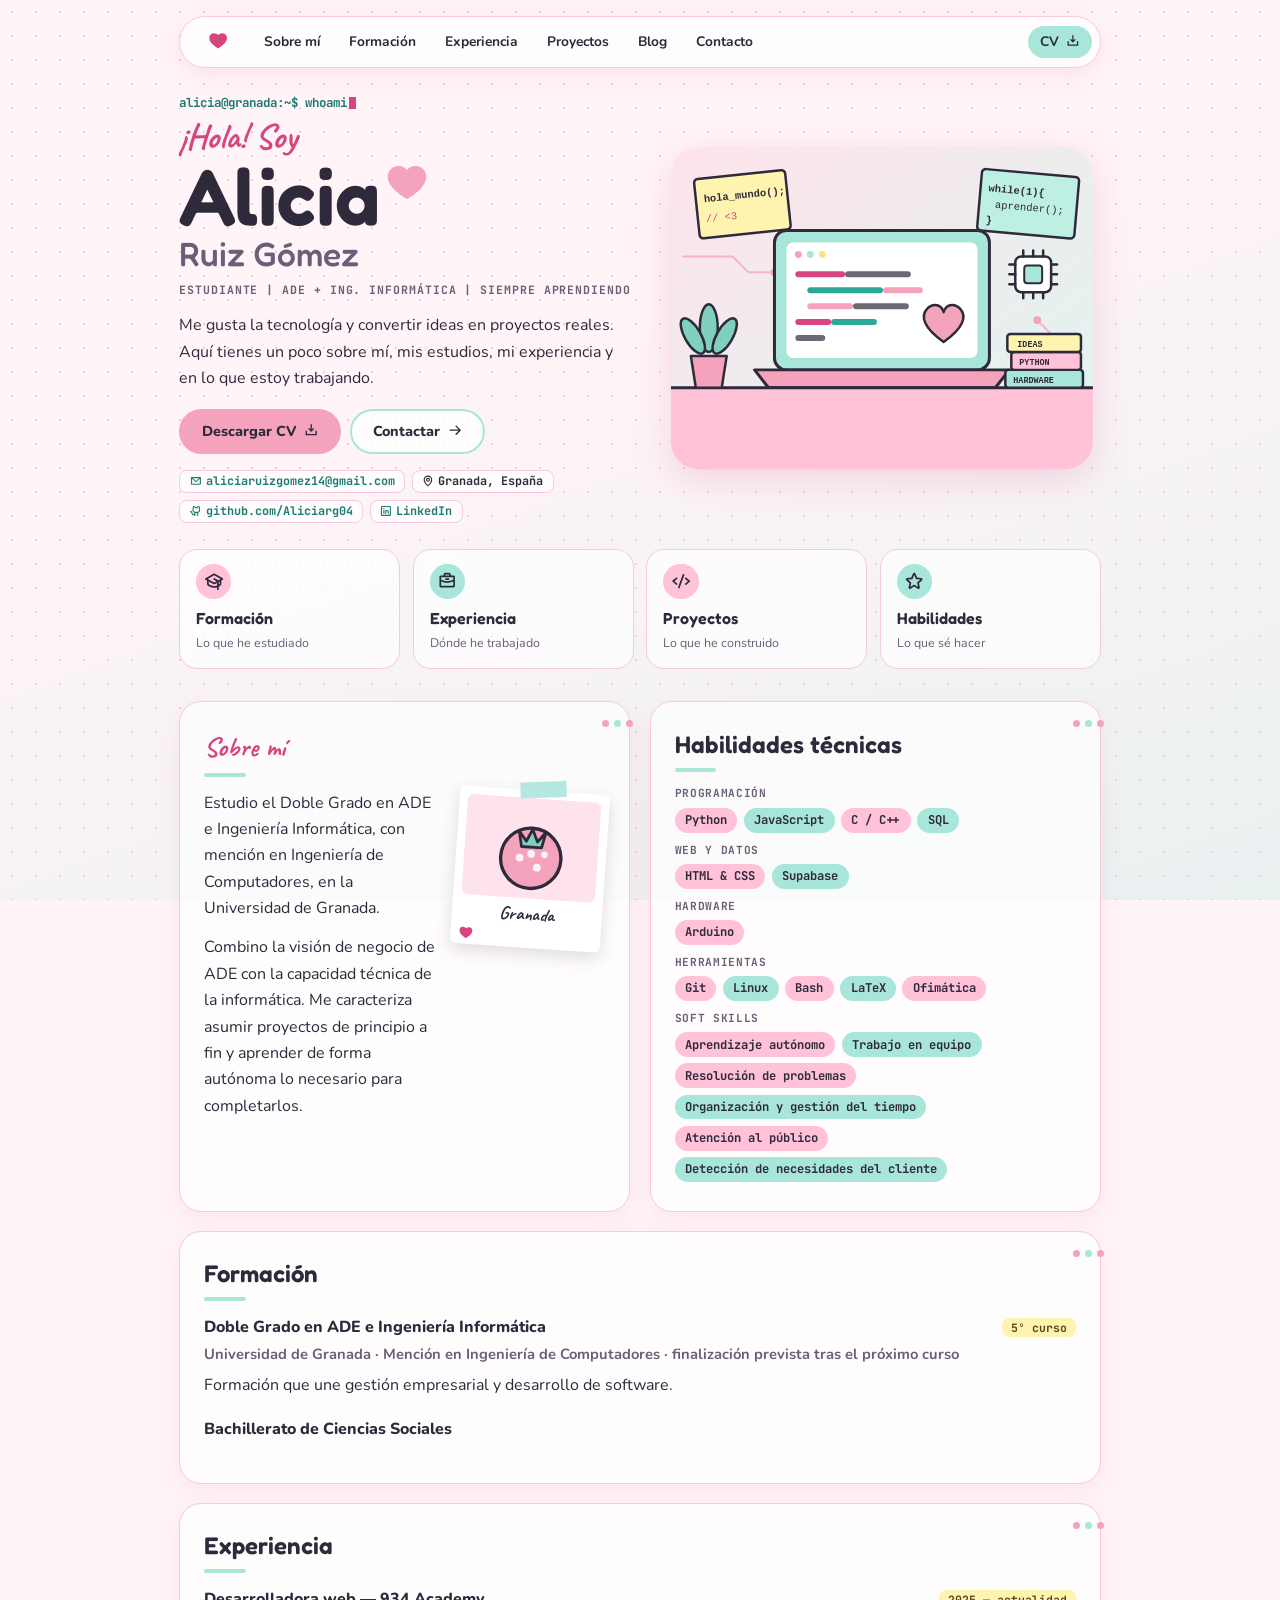
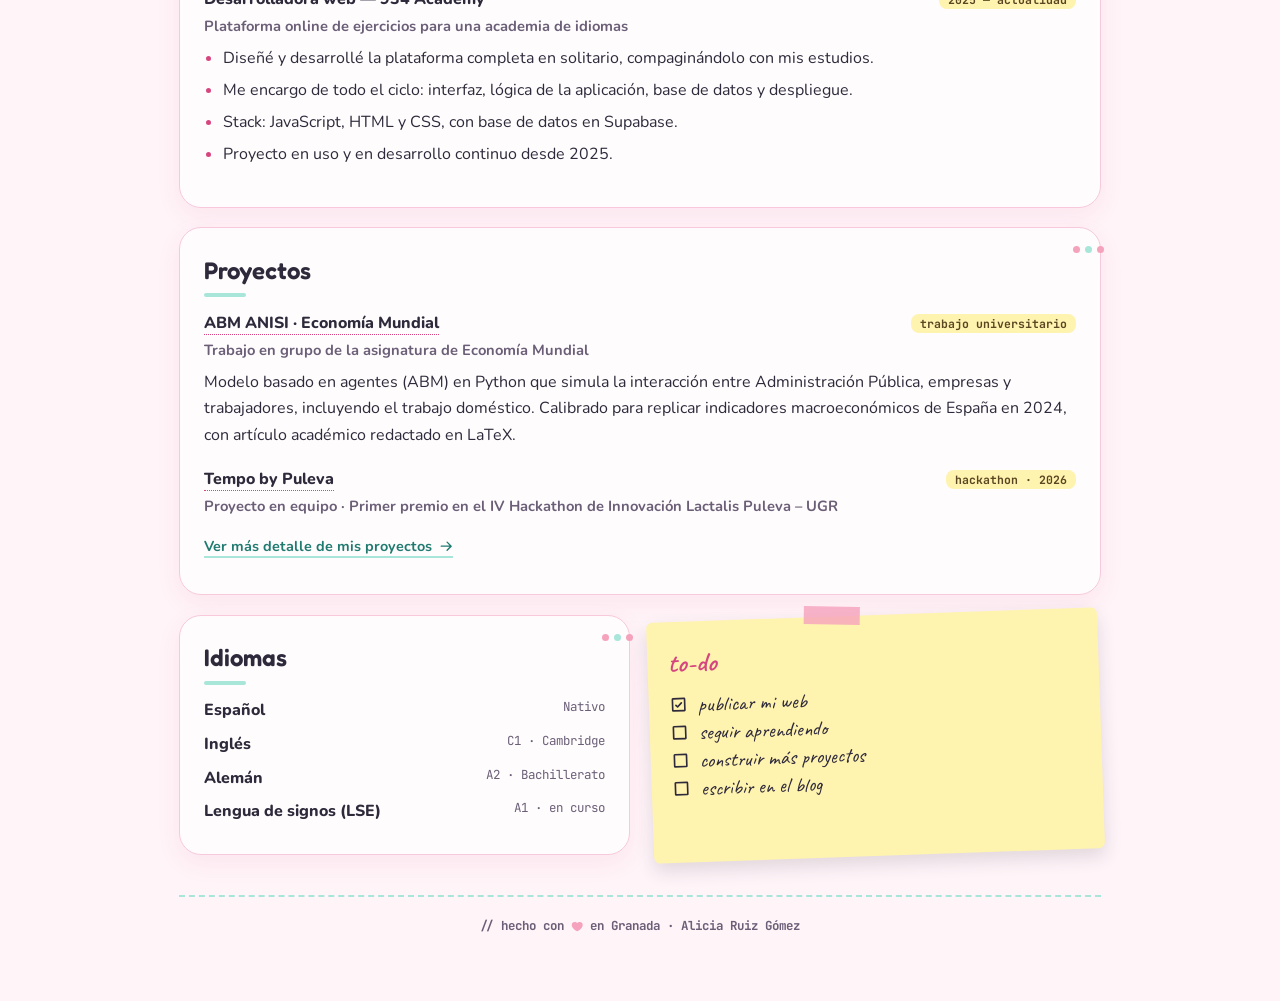
==== index.html @ 13778ed0 "Añadir Tempo by Puleva y LSE al CV y la web - Proyectos: nueva entrada Tempo by Puleva (primer premi" ====
<!DOCTYPE html>
<html lang="es"><head><meta charset="UTF-8"><meta name="viewport" content="width=device-width, initial-scale=1, viewport-fit=cover">
<title>Alicia Ruiz Gómez · CV</title><meta name="description" content="Estudiante del Doble Grado en ADE e Ingeniería Informática (mención en Ingeniería de Computadores), UGR. Desarrolladora web. Granada."><meta name="color-scheme" content="light">
<link rel="preconnect" href="https://fonts.googleapis.com"><link rel="preconnect" href="https://fonts.gstatic.com" crossorigin><link href="https://fonts.googleapis.com/css2?family=Caveat:wght@600;700&family=Fredoka:wght@500;600&family=JetBrains+Mono:wght@500;700&family=Nunito:wght@400;600;700;800&display=swap" rel="stylesheet"><link rel="stylesheet" href="style.css"></head><body><div class="wrap">
<nav class="bar" aria-label="Principal"><a href="index.html" class="logo"><svg stroke="currentColor" fill="currentColor" stroke-width="0" viewBox="0 0 256 256" aria-hidden="true" focusable="false" height="1em" width="1em" xmlns="http://www.w3.org/2000/svg"><path d="M240,102c0,70-103.79,126.66-108.21,129a8,8,0,0,1-7.58,0C119.79,228.66,16,172,16,102A62.07,62.07,0,0,1,78,40c20.65,0,38.73,8.88,50,23.89C139.27,48.88,157.35,40,178,40A62.07,62.07,0,0,1,240,102Z"></path></svg></a><a href="index.html#sobre-mi">Sobre mí</a><a href="index.html#formacion">Formación</a><a href="index.html#experiencia">Experiencia</a><a href="proyectos.html">Proyectos</a><a href="blog.html">Blog</a><a href="contacto.html">Contacto</a><a class="cta" href="CV_Alicia_Ruiz_Gomez.pdf" download>CV <svg stroke="currentColor" fill="currentColor" stroke-width="0" viewBox="0 0 256 256" aria-hidden="true" focusable="false" height="1em" width="1em" xmlns="http://www.w3.org/2000/svg"><path d="M228,144v64a12,12,0,0,1-12,12H40a12,12,0,0,1-12-12V144a12,12,0,0,1,24,0v52H204V144a12,12,0,0,1,24,0Zm-108.49,8.49a12,12,0,0,0,17,0l40-40a12,12,0,0,0-17-17L140,115V32a12,12,0,0,0-24,0v83L96.49,95.51a12,12,0,0,0-17,17Z"></path></svg></a></nav>
<header class="hero"><div class="hero-text">
<p class="term">alicia@granada:~$ whoami<span class="cursor"></span></p>
<p class="hi">¡Hola! Soy</p>
<h1>Alicia<span class="heart"><svg stroke="currentColor" fill="currentColor" stroke-width="0" viewBox="0 0 256 256" aria-hidden="true" focusable="false" height="1em" width="1em" xmlns="http://www.w3.org/2000/svg"><path d="M240,102c0,70-103.79,126.66-108.21,129a8,8,0,0,1-7.58,0C119.79,228.66,16,172,16,102A62.07,62.07,0,0,1,78,40c20.65,0,38.73,8.88,50,23.89C139.27,48.88,157.35,40,178,40A62.07,62.07,0,0,1,240,102Z"></path></svg></span><span class="sn">Ruiz Gómez</span></h1>
<p class="role">ESTUDIANTE | ADE + ING. INFORMÁTICA | SIEMPRE APRENDIENDO</p>
<p class="print-only">Doble Grado en ADE e Ingeniería Informática · Mención en Ingeniería de Computadores · Universidad de Granada</p>
<p class="lead">Me gusta la tecnología y convertir ideas en proyectos reales. Aquí tienes un poco sobre mí, mis estudios, mi experiencia y en lo que estoy trabajando.</p>
<div class="btns"><a class="btn" href="CV_Alicia_Ruiz_Gomez.pdf" download>Descargar CV <svg stroke="currentColor" fill="currentColor" stroke-width="0" viewBox="0 0 256 256" aria-hidden="true" focusable="false" height="1em" width="1em" xmlns="http://www.w3.org/2000/svg"><path d="M228,144v64a12,12,0,0,1-12,12H40a12,12,0,0,1-12-12V144a12,12,0,0,1,24,0v52H204V144a12,12,0,0,1,24,0Zm-108.49,8.49a12,12,0,0,0,17,0l40-40a12,12,0,0,0-17-17L140,115V32a12,12,0,0,0-24,0v83L96.49,95.51a12,12,0,0,0-17,17Z"></path></svg></a><a class="btn o" href="contacto.html">Contactar <svg stroke="currentColor" fill="currentColor" stroke-width="0" viewBox="0 0 256 256" aria-hidden="true" focusable="false" height="1em" width="1em" xmlns="http://www.w3.org/2000/svg"><path d="M224.49,136.49l-72,72a12,12,0,0,1-17-17L187,140H40a12,12,0,0,1,0-24H187L135.51,64.48a12,12,0,0,1,17-17l72,72A12,12,0,0,1,224.49,136.49Z"></path></svg></a></div>
<div class="meta"><a href="mailto:aliciaruizgomez14@gmail.com"><svg stroke="currentColor" fill="currentColor" stroke-width="0" viewBox="0 0 256 256" aria-hidden="true" focusable="false" height="1em" width="1em" xmlns="http://www.w3.org/2000/svg"><path d="M224,44H32A12,12,0,0,0,20,56V192a20,20,0,0,0,20,20H216a20,20,0,0,0,20-20V56A12,12,0,0,0,224,44ZM193.15,68,128,127.72,62.85,68ZM44,188V83.28l75.89,69.57a12,12,0,0,0,16.22,0L212,83.28V188Z"></path></svg>aliciaruizgomez14@gmail.com</a><span><svg stroke="currentColor" fill="currentColor" stroke-width="0" viewBox="0 0 256 256" aria-hidden="true" focusable="false" height="1em" width="1em" xmlns="http://www.w3.org/2000/svg"><path d="M128,60a44,44,0,1,0,44,44A44.05,44.05,0,0,0,128,60Zm0,64a20,20,0,1,1,20-20A20,20,0,0,1,128,124Zm0-112a92.1,92.1,0,0,0-92,92c0,77.36,81.64,135.4,85.12,137.83a12,12,0,0,0,13.76,0,259,259,0,0,0,42.18-39C205.15,170.57,220,136.37,220,104A92.1,92.1,0,0,0,128,12Zm31.3,174.71A249.35,249.35,0,0,1,128,216.89a249.35,249.35,0,0,1-31.3-30.18C80,167.37,60,137.31,60,104a68,68,0,0,1,136,0C196,137.31,176,167.37,159.3,186.71Z"></path></svg>Granada, España</span><a href="https://github.com/Aliciarg04" target="_blank" rel="noopener"><svg stroke="currentColor" fill="currentColor" stroke-width="0" viewBox="0 0 256 256" aria-hidden="true" focusable="false" height="1em" width="1em" xmlns="http://www.w3.org/2000/svg"><path d="M212.62,75.17A63.7,63.7,0,0,0,206.39,26,12,12,0,0,0,196,20a63.71,63.71,0,0,0-50,24H126A63.71,63.71,0,0,0,76,20a12,12,0,0,0-10.39,6,63.7,63.7,0,0,0-6.23,49.17A61.5,61.5,0,0,0,52,104v8a60.1,60.1,0,0,0,45.76,58.28A43.66,43.66,0,0,0,92,192v4H76a20,20,0,0,1-20-20,44.05,44.05,0,0,0-44-44,12,12,0,0,0,0,24,20,20,0,0,1,20,20,44.05,44.05,0,0,0,44,44H92v12a12,12,0,0,0,24,0V192a20,20,0,0,1,40,0v40a12,12,0,0,0,24,0V192a43.66,43.66,0,0,0-5.76-21.72A60.1,60.1,0,0,0,220,112v-8A61.5,61.5,0,0,0,212.62,75.17ZM196,112a36,36,0,0,1-36,36H112a36,36,0,0,1-36-36v-8a37.87,37.87,0,0,1,6.13-20.12,11.65,11.65,0,0,0,1.58-11.49,39.9,39.9,0,0,1-.4-27.72,39.87,39.87,0,0,1,26.41,17.8A12,12,0,0,0,119.82,68h32.35a12,12,0,0,0,10.11-5.53,39.84,39.84,0,0,1,26.41-17.8,39.9,39.9,0,0,1-.4,27.72,12,12,0,0,0,1.61,11.53A37.85,37.85,0,0,1,196,104Z"></path></svg>github.com/Aliciarg04</a><a href="https://www.linkedin.com/in/alicia-ruiz-g%C3%B3mez-1591bb43b/" target="_blank" rel="noopener"><svg stroke="currentColor" fill="currentColor" stroke-width="0" viewBox="0 0 256 256" aria-hidden="true" focusable="false" height="1em" width="1em" xmlns="http://www.w3.org/2000/svg"><path d="M216,20H40A20,20,0,0,0,20,40V216a20,20,0,0,0,20,20H216a20,20,0,0,0,20-20V40A20,20,0,0,0,216,20Zm-4,192H44V44H212ZM112,176V120a12,12,0,0,1,21.43-7.41A40,40,0,0,1,192,148v28a12,12,0,0,1-24,0V148a16,16,0,0,0-32,0v28a12,12,0,0,1-24,0ZM96,120v56a12,12,0,0,1-24,0V120a12,12,0,0,1,24,0ZM68,80A16,16,0,1,1,84,96,16,16,0,0,1,68,80Z"></path></svg>LinkedIn</a></div>
</div><div class="hero-art"><svg viewBox="0 0 440 340" role="img" aria-label="Ilustración de un portátil con código, libros, una planta y notas adhesivas"><defs><linearGradient id="g" x1="0" y1="0" x2="1" y2="1"><stop offset="0" stop-color="#FFE3EC"/><stop offset="1" stop-color="#DDF6EF"/></linearGradient></defs>
<rect x="8" y="8" width="424" height="324" rx="28" fill="url(#g)"/>
<g fill="none" stroke="#F5A3BD" stroke-width="2" opacity=".75" stroke-linecap="round"><path d="M20 118h50l16 16h22"/><path d="M420 196h-30l-14-14"/><path d="M40 300h60l14-14"/></g><g fill="#F5A3BD"><circle cx="112" cy="134" r="4"/><circle cx="376" cy="182" r="4"/><circle cx="114" cy="286" r="4"/></g>
<g transform="rotate(-6 76 68)"><rect x="34" y="36" width="92" height="60" rx="4" fill="#FFF3B0" stroke="#2E2A3B" stroke-width="2.5"/><text x="42" y="60" font-family="monospace" font-size="10.5" font-weight="700" fill="#2E2A3B">hola_mundo();</text><text x="42" y="80" font-family="monospace" font-size="10.5" fill="#D6457F">// &lt;3</text></g>
<g transform="rotate(5 366 64)"><rect x="318" y="34" width="98" height="62" rx="4" fill="#BDEFE3" stroke="#2E2A3B" stroke-width="2.5"/><text x="326" y="56" font-family="monospace" font-size="10.5" font-weight="700" fill="#2E2A3B">while(1){</text><text x="334" y="72" font-family="monospace" font-size="10.5" fill="#2E2A3B">aprender();</text><text x="326" y="88" font-family="monospace" font-size="10.5" font-weight="700" fill="#2E2A3B">}</text></g>
<rect x="112" y="92" width="216" height="140" rx="12" fill="#A8E6DA" stroke="#2E2A3B" stroke-width="3"/><rect x="124" y="104" width="192" height="116" rx="7" fill="#fff"/>
<circle cx="136" cy="116" r="3.5" fill="#F5A3BD"/><circle cx="148" cy="116" r="3.5" fill="#A8E6DA"/><circle cx="160" cy="116" r="3.5" fill="#FFE18A"/>
<g stroke-linecap="round" stroke-width="6" fill="none"><path d="M136 136h44" stroke="#D6457F"/><path d="M186 136h60" stroke="#2E2A3B" opacity=".7"/><path d="M148 152h70" stroke="#2AA89A"/><path d="M224 152h34" stroke="#F5A3BD"/><path d="M148 168h40" stroke="#F5A3BD"/><path d="M194 168h50" stroke="#2E2A3B" opacity=".7"/><path d="M136 184h30" stroke="#D6457F"/><path d="M172 184h40" stroke="#2AA89A"/><path d="M136 200h24" stroke="#2E2A3B" opacity=".7"/></g>
<path d="M282 204C262 190 258 178 266 170C272 164 280 167 282 174C284 167 292 164 298 170C306 178 302 190 282 204Z" fill="#F5A3BD" stroke="#2E2A3B" stroke-width="2.5" stroke-linejoin="round"/>
<path d="M92 232h256l-14 18H106z" fill="#F5A3BD" stroke="#2E2A3B" stroke-width="3" stroke-linejoin="round"/>
<path d="M8 250h424v54a28 28 0 0 1-28 28H36a28 28 0 0 1-28-28z" fill="#FFC2D8"/><path d="M8 250h424" stroke="#2E2A3B" stroke-width="3"/>
<g stroke="#2E2A3B" stroke-width="2.5"><rect x="344" y="232" width="78" height="18" rx="3" fill="#A8E6DA"/><rect x="350" y="214" width="70" height="18" rx="3" fill="#FFC2D8"/><rect x="346" y="196" width="74" height="18" rx="3" fill="#FFF3B0"/></g>
<g font-family="monospace" font-size="8.5" font-weight="700" fill="#2E2A3B"><text x="352" y="245">HARDWARE</text><text x="358" y="227">PYTHON</text><text x="356" y="209">IDEAS</text></g>
<path d="M28 218h36l-5 32H33z" fill="#F5A3BD" stroke="#2E2A3B" stroke-width="2.5" stroke-linejoin="round"/>
<g fill="#7FD1BD" stroke="#2E2A3B" stroke-width="2.5"><ellipse cx="46" cy="190" rx="9" ry="24"/><ellipse cx="30" cy="198" rx="8" ry="20" transform="rotate(-30 30 198)"/><ellipse cx="62" cy="198" rx="8" ry="20" transform="rotate(30 62 198)"/></g>
<g transform="translate(348 112)"><rect x="6" y="6" width="36" height="36" rx="6" fill="#fff" stroke="#2E2A3B" stroke-width="2.5"/><rect x="15" y="15" width="18" height="18" rx="3" fill="#A8E6DA" stroke="#2E2A3B" stroke-width="2"/><path d="M14 0v6M24 0v6M34 0v6M14 42v6M24 42v6M34 42v6M0 14h6M0 24h6M0 34h6M42 14h6M42 24h6M42 34h6" stroke="#2E2A3B" stroke-width="2.5" stroke-linecap="round"/></g></svg></div></header>
<div class="quick"><a href="#formacion"><span class="ic"><svg stroke="currentColor" fill="currentColor" stroke-width="0" viewBox="0 0 256 256" aria-hidden="true" focusable="false" height="1em" width="1em" xmlns="http://www.w3.org/2000/svg"><path d="M249.8,85.49l-116-64a12,12,0,0,0-11.6,0l-116,64a12,12,0,0,0,0,21l21.8,12v47.76a19.89,19.89,0,0,0,5.09,13.32C46.63,194.7,77,220,128,220a136.88,136.88,0,0,0,40-5.75V240a12,12,0,0,0,24,0V204.12a119.53,119.53,0,0,0,30.91-24.51A19.89,19.89,0,0,0,228,166.29V118.53l21.8-12a12,12,0,0,0,0-21ZM128,45.71,219.16,96,186,114.3a1.88,1.88,0,0,1-.18-.12l-52-28.69a12,12,0,0,0-11.6,21l39,21.49L128,146.3,36.84,96ZM128,196c-40.42,0-64.65-19.07-76-31.27v-33l70.2,38.74a12,12,0,0,0,11.6,0L168,151.64v37.23A110.46,110.46,0,0,1,128,196Zm76-31.27a93.21,93.21,0,0,1-12,10.81V138.39l12-6.62Z"></path></svg></span><b>Formación</b><small>Lo que he estudiado</small></a><a href="#experiencia"><span class="ic"><svg stroke="currentColor" fill="currentColor" stroke-width="0" viewBox="0 0 256 256" aria-hidden="true" focusable="false" height="1em" width="1em" xmlns="http://www.w3.org/2000/svg"><path d="M100,100a12,12,0,0,1,12-12h32a12,12,0,0,1,0,24H112A12,12,0,0,1,100,100ZM236,68V196a20,20,0,0,1-20,20H40a20,20,0,0,1-20-20V68A20,20,0,0,1,40,48H76V40a28,28,0,0,1,28-28h48a28,28,0,0,1,28,28v8h36A20,20,0,0,1,236,68ZM100,48h56V40a4,4,0,0,0-4-4H104a4,4,0,0,0-4,4ZM44,72v35.23A180.06,180.06,0,0,0,128,128a180,180,0,0,0,84-20.78V72ZM212,192V133.94A204.27,204.27,0,0,1,128,152a204.21,204.21,0,0,1-84-18.06V192Z"></path></svg></span><b>Experiencia</b><small>Dónde he trabajado</small></a><a href="proyectos.html"><span class="ic"><svg stroke="currentColor" fill="currentColor" stroke-width="0" viewBox="0 0 256 256" aria-hidden="true" focusable="false" height="1em" width="1em" xmlns="http://www.w3.org/2000/svg"><path d="M71.68,97.22,34.74,128l36.94,30.78a12,12,0,1,1-15.36,18.44l-48-40a12,12,0,0,1,0-18.44l48-40A12,12,0,0,1,71.68,97.22Zm176,21.56-48-40a12,12,0,1,0-15.36,18.44L221.26,128l-36.94,30.78a12,12,0,1,0,15.36,18.44l48-40a12,12,0,0,0,0-18.44ZM164.1,28.72a12,12,0,0,0-15.38,7.18l-64,176a12,12,0,0,0,7.18,15.37A11.79,11.79,0,0,0,96,228a12,12,0,0,0,11.28-7.9l64-176A12,12,0,0,0,164.1,28.72Z"></path></svg></span><b>Proyectos</b><small>Lo que he construido</small></a><a href="#skills"><span class="ic"><svg stroke="currentColor" fill="currentColor" stroke-width="0" viewBox="0 0 256 256" aria-hidden="true" focusable="false" height="1em" width="1em" xmlns="http://www.w3.org/2000/svg"><path d="M243,96a20.33,20.33,0,0,0-17.74-14l-56.59-4.57L146.83,24.62a20.36,20.36,0,0,0-37.66,0L87.35,77.44,30.76,82A20.45,20.45,0,0,0,19.1,117.88l43.18,37.24-13.2,55.7A20.37,20.37,0,0,0,79.57,233L128,203.19,176.43,233a20.39,20.39,0,0,0,30.49-22.15l-13.2-55.7,43.18-37.24A20.43,20.43,0,0,0,243,96ZM172.53,141.7a12,12,0,0,0-3.84,11.86L181.58,208l-47.29-29.08a12,12,0,0,0-12.58,0L74.42,208l12.89-54.4a12,12,0,0,0-3.84-11.86L41.2,105.24l55.4-4.47a12,12,0,0,0,10.13-7.38L128,41.89l21.27,51.5a12,12,0,0,0,10.13,7.38l55.4,4.47Z"></path></svg></span><b>Habilidades</b><small>Lo que sé hacer</small></a></div>
<div class="grid"><section class="card dots" id="sobre-mi"><h2><span class="hand">Sobre mí</span></h2><div class="about"><div><p>Estudio el Doble Grado en ADE e Ingeniería Informática, con mención en Ingeniería de Computadores, en la Universidad de Granada.</p><p>Combino la visión de negocio de ADE con la capacidad técnica de la informática. Me caracteriza asumir proyectos de principio a fin y aprender de forma autónoma lo necesario para completarlos.</p></div><div class="postal"><svg viewBox="0 0 120 90" aria-hidden="true"><rect width="120" height="90" rx="6" fill="#FFE3EC"/><circle cx="60" cy="54" r="27" fill="#F5A3BD" stroke="#2E2A3B" stroke-width="3"/><path d="M48 30l7 9 5-11 5 11 7-9-3 14H51z" fill="#7FD1BD" stroke="#2E2A3B" stroke-width="2.5" stroke-linejoin="round"/><circle cx="50" cy="54" r="3.5" fill="#fff" opacity=".85"/><circle cx="66" cy="62" r="3.5" fill="#fff" opacity=".85"/><circle cx="60" cy="50" r="3.5" fill="#fff" opacity=".85"/><circle cx="72" cy="50" r="3" fill="#fff" opacity=".85"/></svg><span>Granada <svg stroke="currentColor" fill="currentColor" stroke-width="0" viewBox="0 0 256 256" aria-hidden="true" focusable="false" height="1em" width="1em" xmlns="http://www.w3.org/2000/svg"><path d="M240,102c0,70-103.79,126.66-108.21,129a8,8,0,0,1-7.58,0C119.79,228.66,16,172,16,102A62.07,62.07,0,0,1,78,40c20.65,0,38.73,8.88,50,23.89C139.27,48.88,157.35,40,178,40A62.07,62.07,0,0,1,240,102Z"></path></svg></span></div></div></section>
<section class="card dots" id="skills"><h2>Habilidades técnicas</h2><div class="chips-t">PROGRAMACIÓN</div><div class="chips"><span class="chip">Python</span><span class="chip">JavaScript</span><span class="chip">C / C++</span><span class="chip">SQL</span></div><div class="chips-t">WEB Y DATOS</div><div class="chips"><span class="chip">HTML &amp; CSS</span><span class="chip">Supabase</span></div><div class="chips-t">HARDWARE</div><div class="chips"><span class="chip">Arduino</span></div><div class="chips-t">HERRAMIENTAS</div><div class="chips"><span class="chip">Git</span><span class="chip">Linux</span><span class="chip">Bash</span><span class="chip">LaTeX</span><span class="chip">Ofimática</span></div><div class="chips-t">SOFT SKILLS</div><div class="chips"><span class="chip">Aprendizaje autónomo</span><span class="chip">Trabajo en equipo</span><span class="chip">Resolución de problemas</span><span class="chip">Organización y gestión del tiempo</span><span class="chip">Atención al público</span><span class="chip">Detección de necesidades del cliente</span></div></section></div>
<section class="card dots" id="formacion"><h2>Formación</h2><div class="entry"><div class="entry-head"><span class="entry-title">Doble Grado en ADE e Ingeniería Informática</span><span class="entry-when">5º curso</span></div><p class="entry-sub">Universidad de Granada · Mención en Ingeniería de Computadores · finalización prevista tras el próximo curso</p><p>Formación que une gestión empresarial y desarrollo de software.</p></div><div class="entry"><div class="entry-head"><span class="entry-title">Bachillerato de Ciencias Sociales</span></div></div></section>
<section class="card dots" id="experiencia"><h2>Experiencia</h2><div class="entry"><div class="entry-head"><span class="entry-title">Desarrolladora web — 934 Academy</span><span class="entry-when">2025 — actualidad</span></div><p class="entry-sub">Plataforma online de ejercicios para una academia de idiomas</p><ul><li>Diseñé y desarrollé la plataforma completa en solitario, compaginándolo con mis estudios.</li><li>Me encargo de todo el ciclo: interfaz, lógica de la aplicación, base de datos y despliegue.</li><li>Stack: JavaScript, HTML y CSS, con base de datos en Supabase.</li><li>Proyecto en uso y en desarrollo continuo desde 2025.</li></ul></div></section>
<section class="card dots" id="proyectos"><h2>Proyectos</h2><div class="entry"><div class="entry-head"><span class="entry-title"><a href="https://github.com/Aliciarg04/abm-anisi-spain" target="_blank" rel="noopener">ABM ANISI · Economía Mundial</a></span><span class="entry-when">trabajo universitario</span></div><p class="entry-sub">Trabajo en grupo de la asignatura de Economía Mundial</p><p>Modelo basado en agentes (ABM) en Python que simula la interacción entre Administración Pública, empresas y trabajadores, incluyendo el trabajo doméstico. Calibrado para replicar indicadores macroeconómicos de España en 2024, con artículo académico redactado en LaTeX.</p></div><div class="entry"><div class="entry-head"><span class="entry-title"><a href="https://github.com/Aliciarg04/tempo-puleva" target="_blank" rel="noopener">Tempo by Puleva</a></span><span class="entry-when">hackathon · 2026</span></div><p class="entry-sub">Proyecto en equipo · Primer premio en el IV Hackathon de Innovación Lactalis Puleva – UGR</p></div><p class="note"><a href="proyectos.html">Ver más detalle de mis proyectos <svg stroke="currentColor" fill="currentColor" stroke-width="0" viewBox="0 0 256 256" aria-hidden="true" focusable="false" height="1em" width="1em" xmlns="http://www.w3.org/2000/svg"><path d="M224.49,136.49l-72,72a12,12,0,0,1-17-17L187,140H40a12,12,0,0,1,0-24H187L135.51,64.48a12,12,0,0,1,17-17l72,72A12,12,0,0,1,224.49,136.49Z"></path></svg></a></p></section>
<div class="grid"><section class="card dots"><h2>Idiomas</h2><div class="lang-row"><span>Español</span><span>Nativo</span></div><div class="lang-row"><span>Inglés</span><span>C1 · Cambridge</span></div><div class="lang-row"><span>Alemán</span><span>A2 · Bachillerato</span></div><div class="lang-row"><span>Lengua de signos (LSE)</span><span>A1 · en curso</span></div></section>
<aside class="sticky"><h3>to-do</h3><ul><li><svg stroke="currentColor" fill="currentColor" stroke-width="0" viewBox="0 0 256 256" aria-hidden="true" focusable="false" height="1em" width="1em" xmlns="http://www.w3.org/2000/svg"><path d="M79.51,144.49a12,12,0,1,1,17-17L112,143l47.51-47.52a12,12,0,0,1,17,17l-56,56a12,12,0,0,1-17,0ZM228,48V208a20,20,0,0,1-20,20H48a20,20,0,0,1-20-20V48A20,20,0,0,1,48,28H208A20,20,0,0,1,228,48Zm-24,4H52V204H204Z"></path></svg> publicar mi web</li><li><svg stroke="currentColor" fill="currentColor" stroke-width="0" viewBox="0 0 256 256" aria-hidden="true" focusable="false" height="1em" width="1em" xmlns="http://www.w3.org/2000/svg"><path d="M208,28H48A20,20,0,0,0,28,48V208a20,20,0,0,0,20,20H208a20,20,0,0,0,20-20V48A20,20,0,0,0,208,28Zm-4,176H52V52H204Z"></path></svg> seguir aprendiendo</li><li><svg stroke="currentColor" fill="currentColor" stroke-width="0" viewBox="0 0 256 256" aria-hidden="true" focusable="false" height="1em" width="1em" xmlns="http://www.w3.org/2000/svg"><path d="M208,28H48A20,20,0,0,0,28,48V208a20,20,0,0,0,20,20H208a20,20,0,0,0,20-20V48A20,20,0,0,0,208,28Zm-4,176H52V52H204Z"></path></svg> construir más proyectos</li><li><svg stroke="currentColor" fill="currentColor" stroke-width="0" viewBox="0 0 256 256" aria-hidden="true" focusable="false" height="1em" width="1em" xmlns="http://www.w3.org/2000/svg"><path d="M208,28H48A20,20,0,0,0,28,48V208a20,20,0,0,0,20,20H208a20,20,0,0,0,20-20V48A20,20,0,0,0,208,28Zm-4,176H52V52H204Z"></path></svg> escribir en el blog</li></ul></aside></div>
<footer>// hecho con <svg stroke="currentColor" fill="currentColor" stroke-width="0" viewBox="0 0 256 256" aria-hidden="true" focusable="false" height="1em" width="1em" xmlns="http://www.w3.org/2000/svg"><path d="M240,102c0,70-103.79,126.66-108.21,129a8,8,0,0,1-7.58,0C119.79,228.66,16,172,16,102A62.07,62.07,0,0,1,78,40c20.65,0,38.73,8.88,50,23.89C139.27,48.88,157.35,40,178,40A62.07,62.07,0,0,1,240,102Z"></path></svg> en Granada · Alicia Ruiz Gómez</footer></div></body></html>
---- style.css ----
:root{
  --bg:#FFF4F8; --glass:rgba(255,255,255,.74); --line:#F7C9DA; --ink:#2E2A3B; --ink-soft:#6B5F78;
  --pink:#FFC2D8; --pink-mid:#F5A3BD; --pink-deep:#D6457F; --mint:#A8E6DA; --mint-deep:#1F7A70; --sun:#FFF3B0;
  --mono:'JetBrains Mono',ui-monospace,Menlo,Consolas,monospace; --hand:'Caveat','Comic Sans MS',cursive;
  box-sizing:border-box; padding-top:env(safe-area-inset-top,0px); padding-bottom:env(safe-area-inset-bottom,0px);
}

*{box-sizing:border-box}
html{scroll-behavior:smooth;scroll-padding-top:5rem}
body{margin:0;color:var(--ink);font-family:'Nunito',system-ui,sans-serif;line-height:1.65;-webkit-font-smoothing:antialiased;
  background-color:var(--bg);background-image:radial-gradient(var(--line) 1.4px,transparent 1.4px),linear-gradient(160deg,transparent 40%,rgba(168,230,218,.25));background-size:24px 24px,100% 100%;background-attachment:fixed}
.wrap{max-width:960px;margin:0 auto;padding:1rem 1.2rem 4rem}
a{color:var(--mint-deep);text-decoration:none;font-weight:700;border-bottom:2px solid var(--mint)}
a:hover{background:var(--mint);color:var(--ink)}
.bar{position:sticky;top:.6rem;z-index:5;display:flex;align-items:center;flex-wrap:wrap;gap:.2rem .3rem;background:var(--glass);backdrop-filter:blur(10px);-webkit-backdrop-filter:blur(10px);border:1.5px solid var(--line);border-radius:999px;padding:.35rem .5rem .35rem 1rem;box-shadow:0 6px 20px rgba(214,69,127,.1);margin-bottom:1.6rem}
.bar .logo{color:var(--pink-deep);font-size:1.1rem;border:0;margin-right:.4rem}
.bar a{border:0;color:var(--ink);font-size:.86rem;font-weight:700;padding:.3rem .75rem;border-radius:999px}
.bar a:hover,.bar a[aria-current="page"]{background:var(--pink)}
.bar .cta{margin-left:auto;background:var(--mint);color:var(--ink)}
.bar .cta:hover{background:var(--pink-mid)}
.hero{display:grid;grid-template-columns:1.05fr 1fr;gap:1.5rem;align-items:center;margin-bottom:1.6rem}
.term{font-family:var(--mono);font-size:.78rem;color:var(--mint-deep);font-weight:700;margin:0 0 .3rem}
.cursor{display:inline-block;width:.55em;height:1em;background:var(--pink-deep);vertical-align:-2px;margin-left:2px;animation:blink 1.1s steps(1) infinite}
@keyframes blink{50%{opacity:0}}
@media (prefers-reduced-motion:reduce){.cursor{animation:none}html{scroll-behavior:auto}}
.hi{font-family:var(--hand);font-size:2.2rem;color:var(--pink-deep);margin:0;line-height:1;font-weight:700}
h1{font-family:'Fredoka','Nunito',sans-serif;font-weight:600;font-size:clamp(3.4rem,10vw,5rem);line-height:1;margin:.1rem 0 .2rem;color:var(--ink)}
h1 .heart{color:var(--pink-mid);font-size:.55em;vertical-align:.5em;margin-left:.1em}
h1 .sn{display:block;font-size:.42em;color:var(--ink-soft);font-weight:500;margin-top:.1rem}
.role{font-family:var(--mono);font-size:.72rem;letter-spacing:.08em;color:var(--ink-soft);font-weight:700;margin:.6rem 0 .8rem}
.lead{max-width:44ch;margin:0 0 1.1rem}
.btns{display:flex;flex-wrap:wrap;gap:.6rem;margin-bottom:1rem}
.btn{display:inline-block;padding:.55rem 1.3rem;border-radius:999px;font-weight:800;font-size:.9rem;border:2px solid var(--pink-mid);background:var(--pink-mid);color:#2E2A3B}
.btn:hover{background:var(--pink-deep);border-color:var(--pink-deep);color:#fff}
.btn.o{background:var(--glass);border-color:var(--mint);color:var(--ink)}
.btn.o:hover{background:var(--mint);color:var(--ink)}
.meta{display:flex;flex-wrap:wrap;gap:.4rem;font-family:var(--mono);font-size:.74rem}
.meta>*{background:var(--glass);border:1.5px solid var(--line);border-radius:8px;padding:.05rem .6rem;color:var(--ink);font-weight:700}
.meta a{color:var(--mint-deep)}
.hero-art svg{width:100%;height:auto;display:block;filter:drop-shadow(0 10px 18px rgba(214,69,127,.18))}
.quick{display:grid;grid-template-columns:repeat(4,1fr);gap:.8rem;margin-bottom:2rem}
.quick a{display:flex;flex-direction:column;gap:.1rem;background:var(--glass);border:1.5px solid var(--line);border-radius:18px;padding:.9rem 1rem;color:var(--ink);font-weight:400;transition:transform .15s}
.quick a:hover{transform:translateY(-3px);background:var(--glass)}
.quick .ic{width:2.2rem;height:2.2rem;border-radius:50%;background:var(--pink);display:grid;place-items:center;font-size:1.05rem;margin-bottom:.3rem}
.quick a:nth-child(even) .ic{background:var(--mint)}
.quick b{font-family:'Fredoka',sans-serif;font-weight:600;font-size:1rem}.quick small{color:var(--ink-soft);font-size:.78rem}
.grid{display:grid;grid-template-columns:1fr 1fr;gap:1.2rem;margin-bottom:1.2rem}
.card{position:relative;background:var(--glass);border:1.5px solid var(--line);border-radius:22px;padding:1.4rem 1.5rem;box-shadow:0 8px 24px rgba(214,69,127,.08);margin-bottom:1.2rem}
.grid .card{margin-bottom:0}
.card.dots::after{content:"";position:absolute;top:18px;right:20px;width:7px;height:7px;border-radius:50%;background:var(--pink-mid);box-shadow:12px 0 0 var(--mint),24px 0 0 var(--pink-mid)}
h2{font-family:'Fredoka',sans-serif;font-weight:600;font-size:1.5rem;margin:0 0 .8rem}
h2 .hand{font-family:var(--hand);font-size:1.7rem;color:var(--pink-deep);font-weight:700}
h2::after{content:"";display:block;width:2.6rem;height:4px;border-radius:4px;background:var(--mint);margin-top:.2rem}
h3{font-family:'Fredoka',sans-serif;font-weight:600;font-size:1.2rem;margin:0 0 .4rem}
p{margin:0 0 .8rem}
ul{margin:.3rem 0 .6rem;padding-left:1.2rem} li{margin-bottom:.35rem} li::marker{color:var(--pink-deep)}
.entry{margin-bottom:1.1rem}
.entry-head{display:flex;justify-content:space-between;align-items:baseline;gap:.4rem 1rem;flex-wrap:wrap}
.entry-title{font-weight:800}
.entry-when{font-family:var(--mono);background:var(--sun);color:#5a4620;border-radius:8px;padding:0 .55rem;font-size:.72rem;font-weight:700;white-space:nowrap}

.entry-sub{color:var(--ink-soft);font-size:.92rem;margin:.1rem 0 .4rem;font-weight:700}
.chips-t{font-family:var(--mono);font-size:.7rem;color:var(--ink-soft);font-weight:700;margin:.5rem 0 .3rem;letter-spacing:.06em}
.chips{display:flex;flex-wrap:wrap;gap:.4rem;margin-bottom:.4rem}
.chip{font-family:var(--mono);font-size:.76rem;font-weight:700;padding:.15rem .65rem;border-radius:999px;background:var(--pink);color:#2E2A3B}
.chip:nth-child(even){background:var(--mint)}

.about{display:grid;grid-template-columns:1fr auto;gap:1rem;align-items:start}
.postal{width:150px;background:#fff;padding:.5rem .5rem .3rem;border-radius:6px;box-shadow:0 6px 16px rgba(46,42,59,.15);transform:rotate(4deg);text-align:center;position:relative}
.postal::before{content:"";position:absolute;top:-9px;left:40%;width:46px;height:16px;background:rgba(168,230,218,.85);transform:rotate(-6deg)}
.postal svg{width:100%;display:block;border-radius:4px}
.postal span{font-family:var(--hand);font-size:1.15rem;color:#2E2A3B;font-weight:700}
.lang-row{display:flex;justify-content:space-between;gap:.5rem;margin-bottom:.45rem;font-weight:800}
.lang-row span:last-child{color:var(--ink-soft);font-weight:400;font-family:var(--mono);font-size:.78rem}
.sticky{background:var(--sun);color:#2E2A3B;border-radius:6px;padding:1.2rem 1.3rem;transform:rotate(-2deg);box-shadow:0 8px 18px rgba(46,42,59,.14);position:relative}
.sticky::before{content:"";position:absolute;top:-10px;left:35%;width:56px;height:18px;background:rgba(245,163,189,.8);transform:rotate(3deg)}
.sticky h3{font-family:var(--hand);font-size:1.7rem;margin:0 0 .3rem;color:#D6457F}
.sticky ul{list-style:none;padding:0;margin:0;font-family:var(--hand);font-size:1.3rem;line-height:1.35}
.sticky li{margin:0}
dl{margin:.6rem 0 1rem;display:grid;grid-template-columns:max-content 1fr;gap:.35rem 1rem;font-size:.93rem}
dt{color:var(--pink-deep);font-family:var(--mono);font-weight:700;font-size:.8rem;padding-top:.1rem} dd{margin:0}
.posts{list-style:none;padding:0;margin:0} .posts li{display:flex;justify-content:space-between;gap:.5rem 1rem;flex-wrap:wrap;align-items:center;padding:.6rem 0;border-bottom:2px dotted var(--line);margin:0}
code{font-family:var(--mono);background:var(--bg);border:1.5px solid var(--mint);border-radius:6px;padding:0 .35rem;font-size:.86em}
.note{color:var(--ink-soft);font-size:.9rem}
.page-h{margin:.5rem 0 1.6rem}.page-h h1{font-size:clamp(2.4rem,8vw,3.4rem)}
.print-only{display:none}
footer{margin-top:2.5rem;padding-top:1.2rem;border-top:2px dashed var(--mint);color:var(--ink-soft);font-family:var(--mono);font-size:.78rem;text-align:center;font-weight:700}
@media(max-width:780px){.hero{grid-template-columns:1fr}.hero-art{order:-1;max-width:420px}.quick{grid-template-columns:1fr 1fr}.grid{grid-template-columns:1fr}.about{grid-template-columns:1fr}.postal{margin:0 auto}}
@media print{
  :root{--bg:#fff;--glass:#fff;--line:#f0c9d3;--ink:#2a1f26;--ink-soft:#5a4853;--pink:#FFD3E3;--pink-deep:#C93A73;--mint:#BDEFE9;--mint-deep:#1F7A70;--sun:#FFF0C6}
  html{font-size:12.5px} body{background:#fff;background-image:none} .wrap{max-width:none;padding:0}
  .bar,.hero-art,.quick,.lead,.role,.term,.btns,.postal,.sticky,footer,.hi,.card.dots::after,h2::after,.note a,h1 .heart{display:none}
  .print-only{display:block} .hero{display:block;margin-bottom:.8rem} h1{font-size:2.4rem;margin:0} h1 .sn{display:inline;font-size:1em;color:inherit;font-weight:600;margin-left:.3em}
  .card{border:0;box-shadow:none;padding:0;margin:0 0 .8rem;border-radius:0;background:none;break-inside:avoid} .grid{gap:1.5rem;margin:0}
  h2{font-size:1.1rem;margin-bottom:.35rem;padding-bottom:.15rem;border-bottom:2px dotted var(--pink)} h2 .hand{font-family:'Fredoka',sans-serif;font-size:1.1rem;color:var(--ink)}
  p{margin-bottom:.35rem} .entry{margin-bottom:.6rem} li{margin-bottom:.1rem}
  .about{display:block}
}
@media(max-width:780px){.bar{flex-wrap:nowrap;overflow-x:auto;scrollbar-width:none}.bar::-webkit-scrollbar{display:none}.bar a{white-space:nowrap;flex:none}}
@media print{html{font-size:12px} .card{margin-bottom:.6rem} .entry{margin-bottom:.45rem} .chips-t{margin:.3rem 0 .2rem} .chips{margin-bottom:.2rem} .lang-row{display:inline-flex;gap:.4rem;margin:0 1.4rem .2rem 0} .lang-row span:last-child{font-size:.7rem}}
@media print{.lang-row{align-items:baseline}}
svg{flex:none}
.bar .logo svg{width:1.15em;height:1.15em;vertical-align:-.18em}
h1 .heart svg{width:1em;height:1em}
.quick .ic svg{width:1.15rem;height:1.15rem;color:var(--ink)}
.btn svg,.cta svg{vertical-align:-.14em;margin-left:.25em}
.meta svg{vertical-align:-.15em;margin-right:.35em}
.entry-title svg{vertical-align:-.15em;color:var(--pink-deep);margin-right:.25rem}
.sticky li svg{width:.85em;height:.85em;vertical-align:-.08em;margin-right:.35rem}
.postal span svg{width:.8em;height:.8em;color:var(--pink-deep);vertical-align:-.05em}
footer svg{color:var(--pink-mid);vertical-align:-.15em}
.note a svg{vertical-align:-.12em;margin-left:.2em}
@page{size:A4;margin:12mm 13mm}
.entry-title a{color:inherit;font-weight:inherit;border-bottom:1.5px dotted var(--pink-deep)} .entry-title a:hover{background:var(--pink);color:inherit}
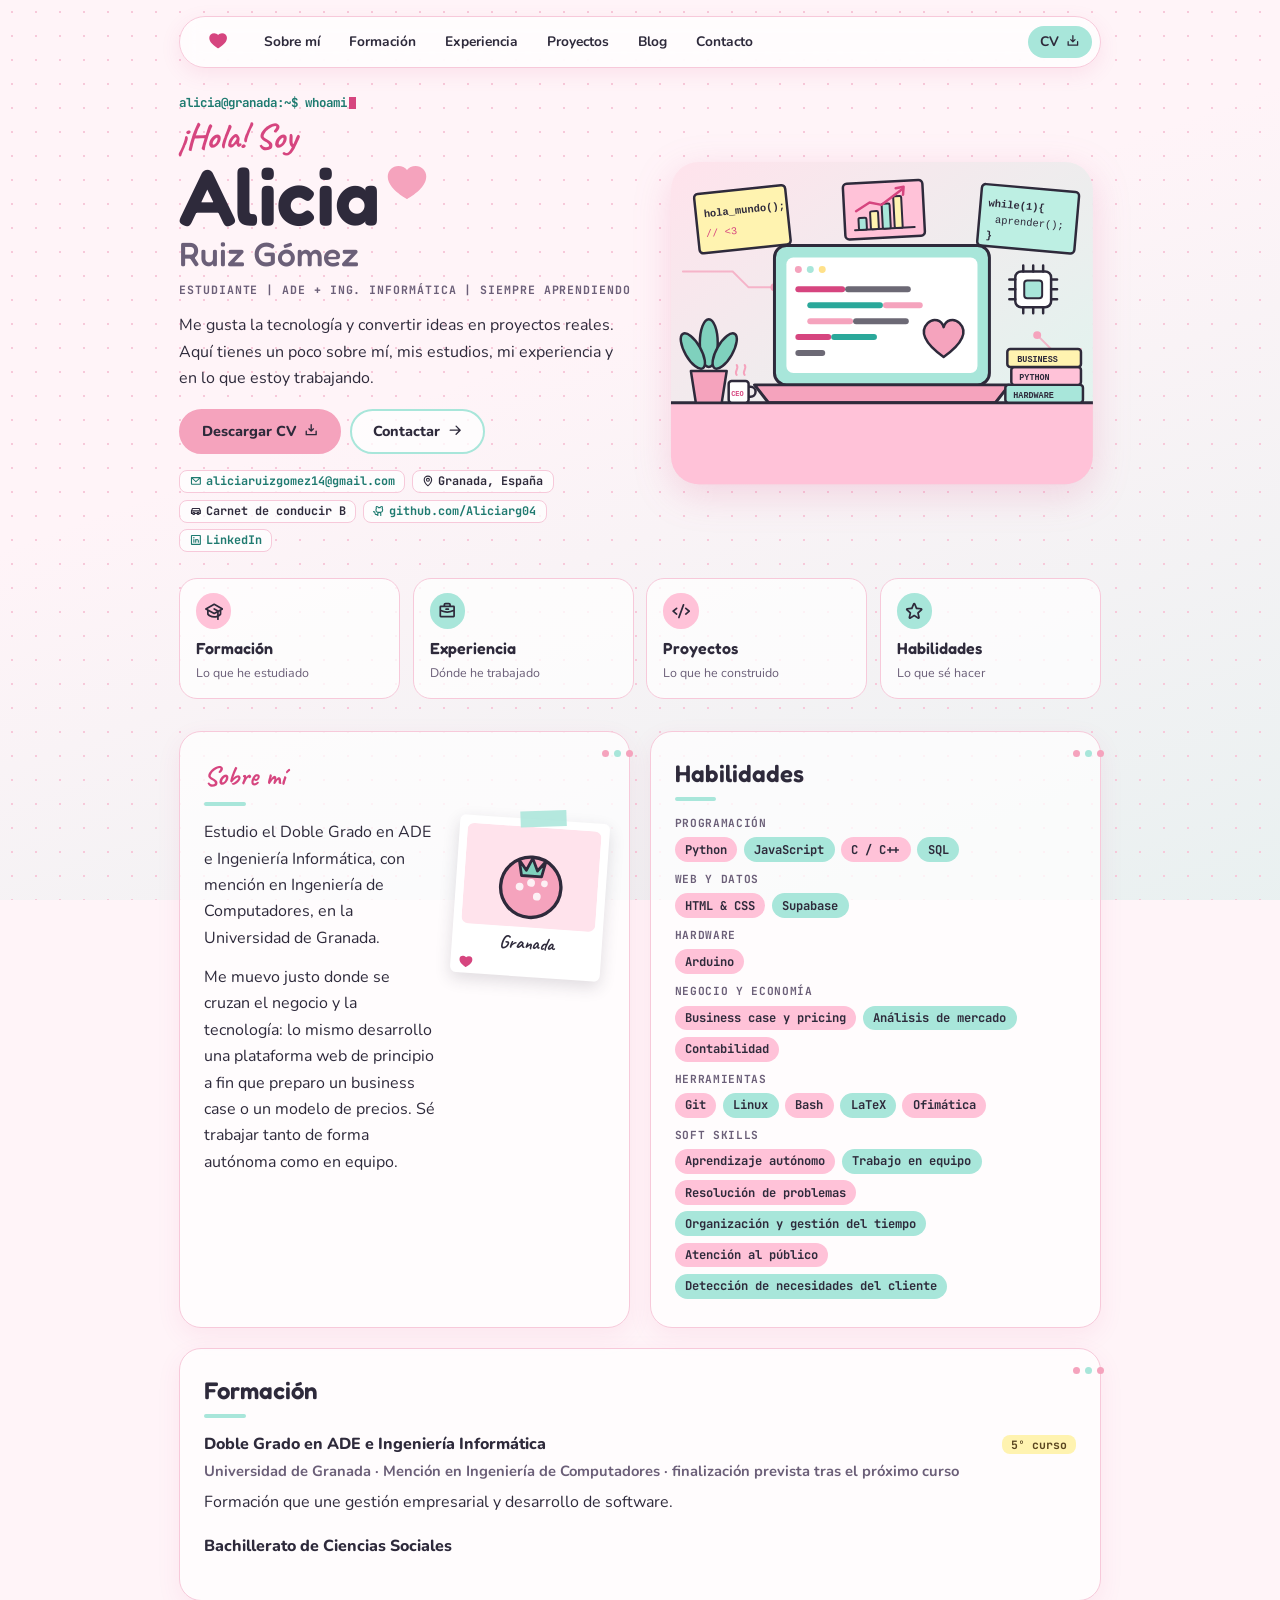
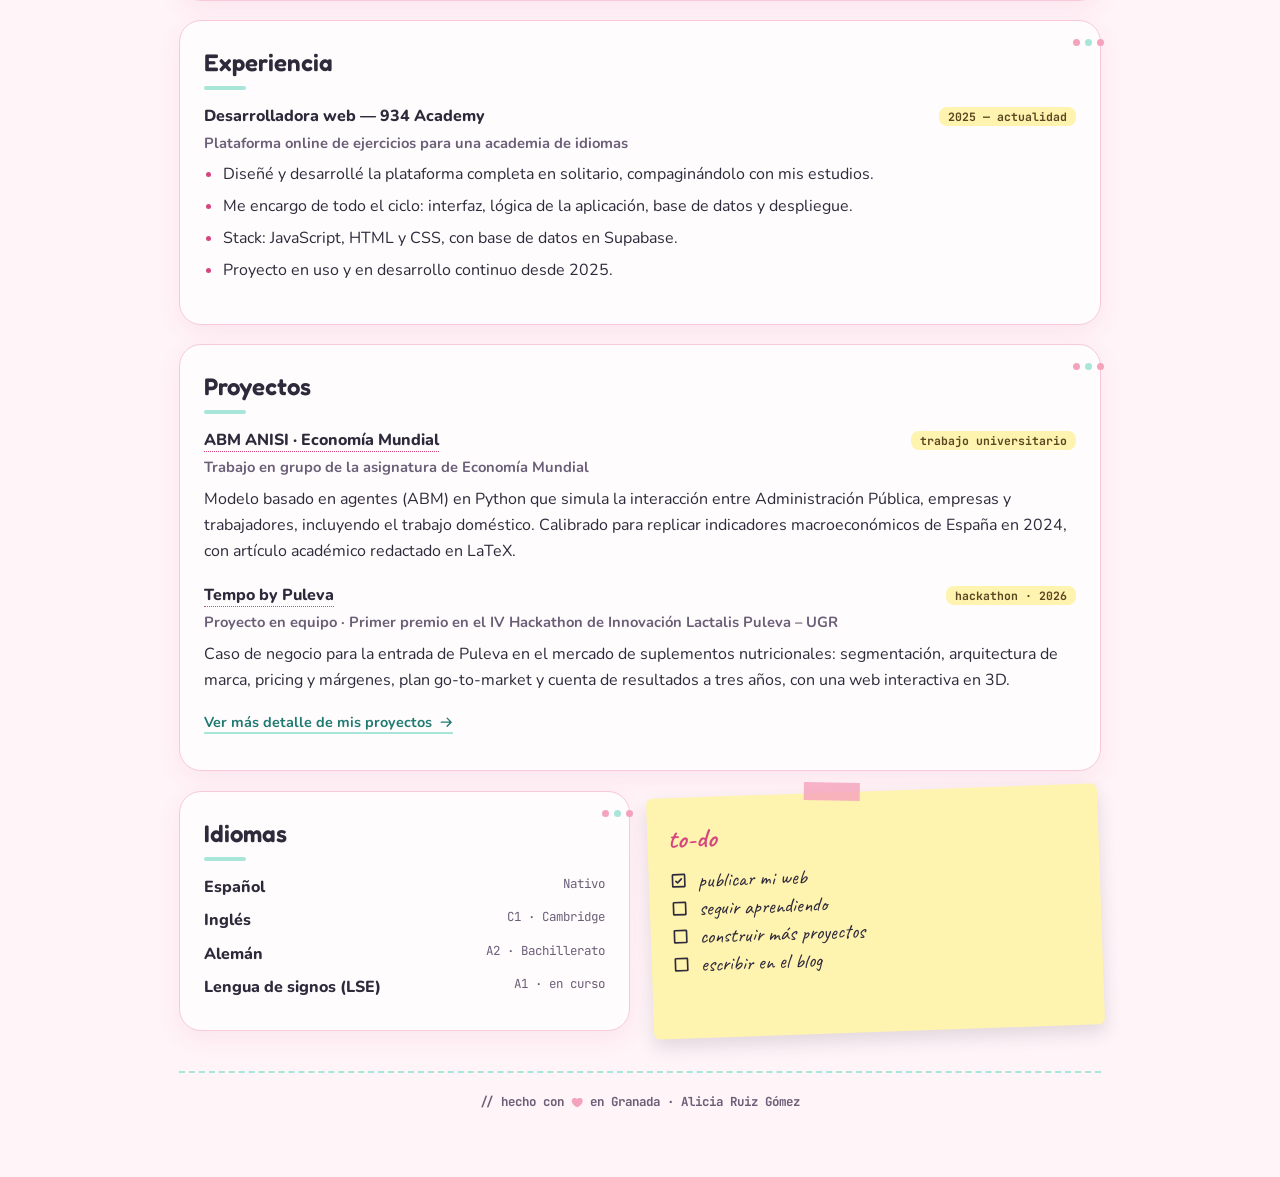
==== commit 826423c6: "Dar más peso al perfil de ADE en el CV y la web - Sobre mí: perfil entre negocio y tecnología; traba" ====
--- a/index.html
+++ b/index.html
@@ -11,8 +11,8 @@
 <p class="print-only">Doble Grado en ADE e Ingeniería Informática · Mención en Ingeniería de Computadores · Universidad de Granada</p>
 <p class="lead">Me gusta la tecnología y convertir ideas en proyectos reales. Aquí tienes un poco sobre mí, mis estudios, mi experiencia y en lo que estoy trabajando.</p>
 <div class="btns"><a class="btn" href="CV_Alicia_Ruiz_Gomez.pdf" download>Descargar CV <svg stroke="currentColor" fill="currentColor" stroke-width="0" viewBox="0 0 256 256" aria-hidden="true" focusable="false" height="1em" width="1em" xmlns="http://www.w3.org/2000/svg"><path d="M228,144v64a12,12,0,0,1-12,12H40a12,12,0,0,1-12-12V144a12,12,0,0,1,24,0v52H204V144a12,12,0,0,1,24,0Zm-108.49,8.49a12,12,0,0,0,17,0l40-40a12,12,0,0,0-17-17L140,115V32a12,12,0,0,0-24,0v83L96.49,95.51a12,12,0,0,0-17,17Z"></path></svg></a><a class="btn o" href="contacto.html">Contactar <svg stroke="currentColor" fill="currentColor" stroke-width="0" viewBox="0 0 256 256" aria-hidden="true" focusable="false" height="1em" width="1em" xmlns="http://www.w3.org/2000/svg"><path d="M224.49,136.49l-72,72a12,12,0,0,1-17-17L187,140H40a12,12,0,0,1,0-24H187L135.51,64.48a12,12,0,0,1,17-17l72,72A12,12,0,0,1,224.49,136.49Z"></path></svg></a></div>
-<div class="meta"><a href="mailto:aliciaruizgomez14@gmail.com"><svg stroke="currentColor" fill="currentColor" stroke-width="0" viewBox="0 0 256 256" aria-hidden="true" focusable="false" height="1em" width="1em" xmlns="http://www.w3.org/2000/svg"><path d="M224,44H32A12,12,0,0,0,20,56V192a20,20,0,0,0,20,20H216a20,20,0,0,0,20-20V56A12,12,0,0,0,224,44ZM193.15,68,128,127.72,62.85,68ZM44,188V83.28l75.89,69.57a12,12,0,0,0,16.22,0L212,83.28V188Z"></path></svg>aliciaruizgomez14@gmail.com</a><span><svg stroke="currentColor" fill="currentColor" stroke-width="0" viewBox="0 0 256 256" aria-hidden="true" focusable="false" height="1em" width="1em" xmlns="http://www.w3.org/2000/svg"><path d="M128,60a44,44,0,1,0,44,44A44.05,44.05,0,0,0,128,60Zm0,64a20,20,0,1,1,20-20A20,20,0,0,1,128,124Zm0-112a92.1,92.1,0,0,0-92,92c0,77.36,81.64,135.4,85.12,137.83a12,12,0,0,0,13.76,0,259,259,0,0,0,42.18-39C205.15,170.57,220,136.37,220,104A92.1,92.1,0,0,0,128,12Zm31.3,174.71A249.35,249.35,0,0,1,128,216.89a249.35,249.35,0,0,1-31.3-30.18C80,167.37,60,137.31,60,104a68,68,0,0,1,136,0C196,137.31,176,167.37,159.3,186.71Z"></path></svg>Granada, España</span><a href="https://github.com/Aliciarg04" target="_blank" rel="noopener"><svg stroke="currentColor" fill="currentColor" stroke-width="0" viewBox="0 0 256 256" aria-hidden="true" focusable="false" height="1em" width="1em" xmlns="http://www.w3.org/2000/svg"><path d="M212.62,75.17A63.7,63.7,0,0,0,206.39,26,12,12,0,0,0,196,20a63.71,63.71,0,0,0-50,24H126A63.71,63.71,0,0,0,76,20a12,12,0,0,0-10.39,6,63.7,63.7,0,0,0-6.23,49.17A61.5,61.5,0,0,0,52,104v8a60.1,60.1,0,0,0,45.76,58.28A43.66,43.66,0,0,0,92,192v4H76a20,20,0,0,1-20-20,44.05,44.05,0,0,0-44-44,12,12,0,0,0,0,24,20,20,0,0,1,20,20,44.05,44.05,0,0,0,44,44H92v12a12,12,0,0,0,24,0V192a20,20,0,0,1,40,0v40a12,12,0,0,0,24,0V192a43.66,43.66,0,0,0-5.76-21.72A60.1,60.1,0,0,0,220,112v-8A61.5,61.5,0,0,0,212.62,75.17ZM196,112a36,36,0,0,1-36,36H112a36,36,0,0,1-36-36v-8a37.87,37.87,0,0,1,6.13-20.12,11.65,11.65,0,0,0,1.58-11.49,39.9,39.9,0,0,1-.4-27.72,39.87,39.87,0,0,1,26.41,17.8A12,12,0,0,0,119.82,68h32.35a12,12,0,0,0,10.11-5.53,39.84,39.84,0,0,1,26.41-17.8,39.9,39.9,0,0,1-.4,27.72,12,12,0,0,0,1.61,11.53A37.85,37.85,0,0,1,196,104Z"></path></svg>github.com/Aliciarg04</a><a href="https://www.linkedin.com/in/alicia-ruiz-g%C3%B3mez-1591bb43b/" target="_blank" rel="noopener"><svg stroke="currentColor" fill="currentColor" stroke-width="0" viewBox="0 0 256 256" aria-hidden="true" focusable="false" height="1em" width="1em" xmlns="http://www.w3.org/2000/svg"><path d="M216,20H40A20,20,0,0,0,20,40V216a20,20,0,0,0,20,20H216a20,20,0,0,0,20-20V40A20,20,0,0,0,216,20Zm-4,192H44V44H212ZM112,176V120a12,12,0,0,1,21.43-7.41A40,40,0,0,1,192,148v28a12,12,0,0,1-24,0V148a16,16,0,0,0-32,0v28a12,12,0,0,1-24,0ZM96,120v56a12,12,0,0,1-24,0V120a12,12,0,0,1,24,0ZM68,80A16,16,0,1,1,84,96,16,16,0,0,1,68,80Z"></path></svg>LinkedIn</a></div>
-</div><div class="hero-art"><svg viewBox="0 0 440 340" role="img" aria-label="Ilustración de un portátil con código, libros, una planta y notas adhesivas"><defs><linearGradient id="g" x1="0" y1="0" x2="1" y2="1"><stop offset="0" stop-color="#FFE3EC"/><stop offset="1" stop-color="#DDF6EF"/></linearGradient></defs>
+<div class="meta"><a href="mailto:aliciaruizgomez14@gmail.com"><svg stroke="currentColor" fill="currentColor" stroke-width="0" viewBox="0 0 256 256" aria-hidden="true" focusable="false" height="1em" width="1em" xmlns="http://www.w3.org/2000/svg"><path d="M224,44H32A12,12,0,0,0,20,56V192a20,20,0,0,0,20,20H216a20,20,0,0,0,20-20V56A12,12,0,0,0,224,44ZM193.15,68,128,127.72,62.85,68ZM44,188V83.28l75.89,69.57a12,12,0,0,0,16.22,0L212,83.28V188Z"></path></svg>aliciaruizgomez14@gmail.com</a><span><svg stroke="currentColor" fill="currentColor" stroke-width="0" viewBox="0 0 256 256" aria-hidden="true" focusable="false" height="1em" width="1em" xmlns="http://www.w3.org/2000/svg"><path d="M128,60a44,44,0,1,0,44,44A44.05,44.05,0,0,0,128,60Zm0,64a20,20,0,1,1,20-20A20,20,0,0,1,128,124Zm0-112a92.1,92.1,0,0,0-92,92c0,77.36,81.64,135.4,85.12,137.83a12,12,0,0,0,13.76,0,259,259,0,0,0,42.18-39C205.15,170.57,220,136.37,220,104A92.1,92.1,0,0,0,128,12Zm31.3,174.71A249.35,249.35,0,0,1,128,216.89a249.35,249.35,0,0,1-31.3-30.18C80,167.37,60,137.31,60,104a68,68,0,0,1,136,0C196,137.31,176,167.37,159.3,186.71Z"></path></svg>Granada, España</span><span><svg viewBox="0 0 24 24" fill="none" stroke="currentColor" stroke-width="2.2" stroke-linecap="round" stroke-linejoin="round" aria-hidden="true" focusable="false" height="1em" width="1em" xmlns="http://www.w3.org/2000/svg"><path d="M5 17H3v-5l2-5h14l2 5v5h-2"/><path d="M3 12h18"/><circle cx="7.5" cy="17" r="2"/><circle cx="16.5" cy="17" r="2"/><path d="M9.5 17h5"/></svg>Carnet de conducir B</span><a href="https://github.com/Aliciarg04" target="_blank" rel="noopener"><svg stroke="currentColor" fill="currentColor" stroke-width="0" viewBox="0 0 256 256" aria-hidden="true" focusable="false" height="1em" width="1em" xmlns="http://www.w3.org/2000/svg"><path d="M212.62,75.17A63.7,63.7,0,0,0,206.39,26,12,12,0,0,0,196,20a63.71,63.71,0,0,0-50,24H126A63.71,63.71,0,0,0,76,20a12,12,0,0,0-10.39,6,63.7,63.7,0,0,0-6.23,49.17A61.5,61.5,0,0,0,52,104v8a60.1,60.1,0,0,0,45.76,58.28A43.66,43.66,0,0,0,92,192v4H76a20,20,0,0,1-20-20,44.05,44.05,0,0,0-44-44,12,12,0,0,0,0,24,20,20,0,0,1,20,20,44.05,44.05,0,0,0,44,44H92v12a12,12,0,0,0,24,0V192a20,20,0,0,1,40,0v40a12,12,0,0,0,24,0V192a43.66,43.66,0,0,0-5.76-21.72A60.1,60.1,0,0,0,220,112v-8A61.5,61.5,0,0,0,212.62,75.17ZM196,112a36,36,0,0,1-36,36H112a36,36,0,0,1-36-36v-8a37.87,37.87,0,0,1,6.13-20.12,11.65,11.65,0,0,0,1.58-11.49,39.9,39.9,0,0,1-.4-27.72,39.87,39.87,0,0,1,26.41,17.8A12,12,0,0,0,119.82,68h32.35a12,12,0,0,0,10.11-5.53,39.84,39.84,0,0,1,26.41-17.8,39.9,39.9,0,0,1-.4,27.72,12,12,0,0,0,1.61,11.53A37.85,37.85,0,0,1,196,104Z"></path></svg>github.com/Aliciarg04</a><a href="https://www.linkedin.com/in/alicia-ruiz-g%C3%B3mez-1591bb43b/" target="_blank" rel="noopener"><svg stroke="currentColor" fill="currentColor" stroke-width="0" viewBox="0 0 256 256" aria-hidden="true" focusable="false" height="1em" width="1em" xmlns="http://www.w3.org/2000/svg"><path d="M216,20H40A20,20,0,0,0,20,40V216a20,20,0,0,0,20,20H216a20,20,0,0,0,20-20V40A20,20,0,0,0,216,20Zm-4,192H44V44H212ZM112,176V120a12,12,0,0,1,21.43-7.41A40,40,0,0,1,192,148v28a12,12,0,0,1-24,0V148a16,16,0,0,0-32,0v28a12,12,0,0,1-24,0ZM96,120v56a12,12,0,0,1-24,0V120a12,12,0,0,1,24,0ZM68,80A16,16,0,1,1,84,96,16,16,0,0,1,68,80Z"></path></svg>LinkedIn</a></div>
+</div><div class="hero-art"><svg viewBox="0 0 440 340" role="img" aria-label="Ilustración de un portátil con código, libros, una planta, una taza y notas adhesivas, una de ellas con un gráfico de crecimiento"><defs><linearGradient id="g" x1="0" y1="0" x2="1" y2="1"><stop offset="0" stop-color="#FFE3EC"/><stop offset="1" stop-color="#DDF6EF"/></linearGradient></defs>
 <rect x="8" y="8" width="424" height="324" rx="28" fill="url(#g)"/>
 <g fill="none" stroke="#F5A3BD" stroke-width="2" opacity=".75" stroke-linecap="round"><path d="M20 118h50l16 16h22"/><path d="M420 196h-30l-14-14"/><path d="M40 300h60l14-14"/></g><g fill="#F5A3BD"><circle cx="112" cy="134" r="4"/><circle cx="376" cy="182" r="4"/><circle cx="114" cy="286" r="4"/></g>
 <g transform="rotate(-6 76 68)"><rect x="34" y="36" width="92" height="60" rx="4" fill="#FFF3B0" stroke="#2E2A3B" stroke-width="2.5"/><text x="42" y="60" font-family="monospace" font-size="10.5" font-weight="700" fill="#2E2A3B">hola_mundo();</text><text x="42" y="80" font-family="monospace" font-size="10.5" fill="#D6457F">// &lt;3</text></g>
@@ -24,16 +24,18 @@
 <path d="M92 232h256l-14 18H106z" fill="#F5A3BD" stroke="#2E2A3B" stroke-width="3" stroke-linejoin="round"/>
 <path d="M8 250h424v54a28 28 0 0 1-28 28H36a28 28 0 0 1-28-28z" fill="#FFC2D8"/><path d="M8 250h424" stroke="#2E2A3B" stroke-width="3"/>
 <g stroke="#2E2A3B" stroke-width="2.5"><rect x="344" y="232" width="78" height="18" rx="3" fill="#A8E6DA"/><rect x="350" y="214" width="70" height="18" rx="3" fill="#FFC2D8"/><rect x="346" y="196" width="74" height="18" rx="3" fill="#FFF3B0"/></g>
-<g font-family="monospace" font-size="8.5" font-weight="700" fill="#2E2A3B"><text x="352" y="245">HARDWARE</text><text x="358" y="227">PYTHON</text><text x="356" y="209">IDEAS</text></g>
+<g font-family="monospace" font-size="8.5" font-weight="700" fill="#2E2A3B"><text x="352" y="245">HARDWARE</text><text x="358" y="227">PYTHON</text><text x="356" y="209">BUSINESS</text></g>
+<g transform="rotate(-3 222 57)"><rect x="182" y="28" width="80" height="56" rx="4" fill="#FFC2D8" stroke="#2E2A3B" stroke-width="2.5"/><path d="M192 75h60" stroke="#2E2A3B" stroke-width="2" stroke-linecap="round"/><g stroke="#2E2A3B" stroke-width="2"><rect x="196" y="63" width="8" height="12" rx="1.5" fill="#A8E6DA"/><rect x="208" y="57" width="8" height="18" rx="1.5" fill="#FFF3B0"/><rect x="220" y="50" width="8" height="25" rx="1.5" fill="#A8E6DA"/><rect x="232" y="43" width="8" height="32" rx="1.5" fill="#FFF3B0"/></g><path d="M194 56l14-8 12 3 22-15" fill="none" stroke="#D6457F" stroke-width="2.5" stroke-linecap="round" stroke-linejoin="round"/><path d="M235 35l8-1-1 8" fill="none" stroke="#D6457F" stroke-width="2.5" stroke-linecap="round" stroke-linejoin="round"/></g>
+<g><path d="M74 222c-3-4 3-6 0-10M82 222c-3-4 3-6 0-10" fill="none" stroke="#F5A3BD" stroke-width="2" stroke-linecap="round"/><path d="M86 234h2a5 5 0 0 1 0 10h-2" fill="none" stroke="#2E2A3B" stroke-width="2.5"/><rect x="66" y="228" width="20" height="22" rx="3" fill="#fff" stroke="#2E2A3B" stroke-width="2.5"/><text x="68.5" y="243" font-family="monospace" font-size="7" font-weight="700" fill="#D6457F">CEO</text></g>
 <path d="M28 218h36l-5 32H33z" fill="#F5A3BD" stroke="#2E2A3B" stroke-width="2.5" stroke-linejoin="round"/>
 <g fill="#7FD1BD" stroke="#2E2A3B" stroke-width="2.5"><ellipse cx="46" cy="190" rx="9" ry="24"/><ellipse cx="30" cy="198" rx="8" ry="20" transform="rotate(-30 30 198)"/><ellipse cx="62" cy="198" rx="8" ry="20" transform="rotate(30 62 198)"/></g>
 <g transform="translate(348 112)"><rect x="6" y="6" width="36" height="36" rx="6" fill="#fff" stroke="#2E2A3B" stroke-width="2.5"/><rect x="15" y="15" width="18" height="18" rx="3" fill="#A8E6DA" stroke="#2E2A3B" stroke-width="2"/><path d="M14 0v6M24 0v6M34 0v6M14 42v6M24 42v6M34 42v6M0 14h6M0 24h6M0 34h6M42 14h6M42 24h6M42 34h6" stroke="#2E2A3B" stroke-width="2.5" stroke-linecap="round"/></g></svg></div></header>
 <div class="quick"><a href="#formacion"><span class="ic"><svg stroke="currentColor" fill="currentColor" stroke-width="0" viewBox="0 0 256 256" aria-hidden="true" focusable="false" height="1em" width="1em" xmlns="http://www.w3.org/2000/svg"><path d="M249.8,85.49l-116-64a12,12,0,0,0-11.6,0l-116,64a12,12,0,0,0,0,21l21.8,12v47.76a19.89,19.89,0,0,0,5.09,13.32C46.63,194.7,77,220,128,220a136.88,136.88,0,0,0,40-5.75V240a12,12,0,0,0,24,0V204.12a119.53,119.53,0,0,0,30.91-24.51A19.89,19.89,0,0,0,228,166.29V118.53l21.8-12a12,12,0,0,0,0-21ZM128,45.71,219.16,96,186,114.3a1.88,1.88,0,0,1-.18-.12l-52-28.69a12,12,0,0,0-11.6,21l39,21.49L128,146.3,36.84,96ZM128,196c-40.42,0-64.65-19.07-76-31.27v-33l70.2,38.74a12,12,0,0,0,11.6,0L168,151.64v37.23A110.46,110.46,0,0,1,128,196Zm76-31.27a93.21,93.21,0,0,1-12,10.81V138.39l12-6.62Z"></path></svg></span><b>Formación</b><small>Lo que he estudiado</small></a><a href="#experiencia"><span class="ic"><svg stroke="currentColor" fill="currentColor" stroke-width="0" viewBox="0 0 256 256" aria-hidden="true" focusable="false" height="1em" width="1em" xmlns="http://www.w3.org/2000/svg"><path d="M100,100a12,12,0,0,1,12-12h32a12,12,0,0,1,0,24H112A12,12,0,0,1,100,100ZM236,68V196a20,20,0,0,1-20,20H40a20,20,0,0,1-20-20V68A20,20,0,0,1,40,48H76V40a28,28,0,0,1,28-28h48a28,28,0,0,1,28,28v8h36A20,20,0,0,1,236,68ZM100,48h56V40a4,4,0,0,0-4-4H104a4,4,0,0,0-4,4ZM44,72v35.23A180.06,180.06,0,0,0,128,128a180,180,0,0,0,84-20.78V72ZM212,192V133.94A204.27,204.27,0,0,1,128,152a204.21,204.21,0,0,1-84-18.06V192Z"></path></svg></span><b>Experiencia</b><small>Dónde he trabajado</small></a><a href="proyectos.html"><span class="ic"><svg stroke="currentColor" fill="currentColor" stroke-width="0" viewBox="0 0 256 256" aria-hidden="true" focusable="false" height="1em" width="1em" xmlns="http://www.w3.org/2000/svg"><path d="M71.68,97.22,34.74,128l36.94,30.78a12,12,0,1,1-15.36,18.44l-48-40a12,12,0,0,1,0-18.44l48-40A12,12,0,0,1,71.68,97.22Zm176,21.56-48-40a12,12,0,1,0-15.36,18.44L221.26,128l-36.94,30.78a12,12,0,1,0,15.36,18.44l48-40a12,12,0,0,0,0-18.44ZM164.1,28.72a12,12,0,0,0-15.38,7.18l-64,176a12,12,0,0,0,7.18,15.37A11.79,11.79,0,0,0,96,228a12,12,0,0,0,11.28-7.9l64-176A12,12,0,0,0,164.1,28.72Z"></path></svg></span><b>Proyectos</b><small>Lo que he construido</small></a><a href="#skills"><span class="ic"><svg stroke="currentColor" fill="currentColor" stroke-width="0" viewBox="0 0 256 256" aria-hidden="true" focusable="false" height="1em" width="1em" xmlns="http://www.w3.org/2000/svg"><path d="M243,96a20.33,20.33,0,0,0-17.74-14l-56.59-4.57L146.83,24.62a20.36,20.36,0,0,0-37.66,0L87.35,77.44,30.76,82A20.45,20.45,0,0,0,19.1,117.88l43.18,37.24-13.2,55.7A20.37,20.37,0,0,0,79.57,233L128,203.19,176.43,233a20.39,20.39,0,0,0,30.49-22.15l-13.2-55.7,43.18-37.24A20.43,20.43,0,0,0,243,96ZM172.53,141.7a12,12,0,0,0-3.84,11.86L181.58,208l-47.29-29.08a12,12,0,0,0-12.58,0L74.42,208l12.89-54.4a12,12,0,0,0-3.84-11.86L41.2,105.24l55.4-4.47a12,12,0,0,0,10.13-7.38L128,41.89l21.27,51.5a12,12,0,0,0,10.13,7.38l55.4,4.47Z"></path></svg></span><b>Habilidades</b><small>Lo que sé hacer</small></a></div>
-<div class="grid"><section class="card dots" id="sobre-mi"><h2><span class="hand">Sobre mí</span></h2><div class="about"><div><p>Estudio el Doble Grado en ADE e Ingeniería Informática, con mención en Ingeniería de Computadores, en la Universidad de Granada.</p><p>Combino la visión de negocio de ADE con la capacidad técnica de la informática. Me caracteriza asumir proyectos de principio a fin y aprender de forma autónoma lo necesario para completarlos.</p></div><div class="postal"><svg viewBox="0 0 120 90" aria-hidden="true"><rect width="120" height="90" rx="6" fill="#FFE3EC"/><circle cx="60" cy="54" r="27" fill="#F5A3BD" stroke="#2E2A3B" stroke-width="3"/><path d="M48 30l7 9 5-11 5 11 7-9-3 14H51z" fill="#7FD1BD" stroke="#2E2A3B" stroke-width="2.5" stroke-linejoin="round"/><circle cx="50" cy="54" r="3.5" fill="#fff" opacity=".85"/><circle cx="66" cy="62" r="3.5" fill="#fff" opacity=".85"/><circle cx="60" cy="50" r="3.5" fill="#fff" opacity=".85"/><circle cx="72" cy="50" r="3" fill="#fff" opacity=".85"/></svg><span>Granada <svg stroke="currentColor" fill="currentColor" stroke-width="0" viewBox="0 0 256 256" aria-hidden="true" focusable="false" height="1em" width="1em" xmlns="http://www.w3.org/2000/svg"><path d="M240,102c0,70-103.79,126.66-108.21,129a8,8,0,0,1-7.58,0C119.79,228.66,16,172,16,102A62.07,62.07,0,0,1,78,40c20.65,0,38.73,8.88,50,23.89C139.27,48.88,157.35,40,178,40A62.07,62.07,0,0,1,240,102Z"></path></svg></span></div></div></section>
-<section class="card dots" id="skills"><h2>Habilidades técnicas</h2><div class="chips-t">PROGRAMACIÓN</div><div class="chips"><span class="chip">Python</span><span class="chip">JavaScript</span><span class="chip">C / C++</span><span class="chip">SQL</span></div><div class="chips-t">WEB Y DATOS</div><div class="chips"><span class="chip">HTML &amp; CSS</span><span class="chip">Supabase</span></div><div class="chips-t">HARDWARE</div><div class="chips"><span class="chip">Arduino</span></div><div class="chips-t">HERRAMIENTAS</div><div class="chips"><span class="chip">Git</span><span class="chip">Linux</span><span class="chip">Bash</span><span class="chip">LaTeX</span><span class="chip">Ofimática</span></div><div class="chips-t">SOFT SKILLS</div><div class="chips"><span class="chip">Aprendizaje autónomo</span><span class="chip">Trabajo en equipo</span><span class="chip">Resolución de problemas</span><span class="chip">Organización y gestión del tiempo</span><span class="chip">Atención al público</span><span class="chip">Detección de necesidades del cliente</span></div></section></div>
+<div class="grid"><section class="card dots" id="sobre-mi"><h2><span class="hand">Sobre mí</span></h2><div class="about"><div><p class="no-print">Estudio el Doble Grado en ADE e Ingeniería Informática, con mención en Ingeniería de Computadores, en la Universidad de Granada.</p><p>Me muevo justo donde se cruzan el negocio y la tecnología: lo mismo desarrollo una plataforma web de principio a fin que preparo un business case o un modelo de precios. Sé trabajar tanto de forma autónoma como en equipo.</p></div><div class="postal"><svg viewBox="0 0 120 90" aria-hidden="true"><rect width="120" height="90" rx="6" fill="#FFE3EC"/><circle cx="60" cy="54" r="27" fill="#F5A3BD" stroke="#2E2A3B" stroke-width="3"/><path d="M48 30l7 9 5-11 5 11 7-9-3 14H51z" fill="#7FD1BD" stroke="#2E2A3B" stroke-width="2.5" stroke-linejoin="round"/><circle cx="50" cy="54" r="3.5" fill="#fff" opacity=".85"/><circle cx="66" cy="62" r="3.5" fill="#fff" opacity=".85"/><circle cx="60" cy="50" r="3.5" fill="#fff" opacity=".85"/><circle cx="72" cy="50" r="3" fill="#fff" opacity=".85"/></svg><span>Granada <svg stroke="currentColor" fill="currentColor" stroke-width="0" viewBox="0 0 256 256" aria-hidden="true" focusable="false" height="1em" width="1em" xmlns="http://www.w3.org/2000/svg"><path d="M240,102c0,70-103.79,126.66-108.21,129a8,8,0,0,1-7.58,0C119.79,228.66,16,172,16,102A62.07,62.07,0,0,1,78,40c20.65,0,38.73,8.88,50,23.89C139.27,48.88,157.35,40,178,40A62.07,62.07,0,0,1,240,102Z"></path></svg></span></div></div></section>
+<section class="card dots" id="skills"><h2>Habilidades</h2><div class="chips-t">PROGRAMACIÓN</div><div class="chips"><span class="chip">Python</span><span class="chip">JavaScript</span><span class="chip">C / C++</span><span class="chip">SQL</span></div><div class="chips-t">WEB Y DATOS</div><div class="chips"><span class="chip">HTML &amp; CSS</span><span class="chip">Supabase</span></div><div class="chips-t">HARDWARE</div><div class="chips"><span class="chip">Arduino</span></div><div class="chips-t">NEGOCIO Y ECONOMÍA</div><div class="chips"><span class="chip">Business case y pricing</span><span class="chip">Análisis de mercado</span><span class="chip">Contabilidad</span></div><div class="chips-t">HERRAMIENTAS</div><div class="chips"><span class="chip">Git</span><span class="chip">Linux</span><span class="chip">Bash</span><span class="chip">LaTeX</span><span class="chip">Ofimática</span></div><div class="chips-t">SOFT SKILLS</div><div class="chips"><span class="chip">Aprendizaje autónomo</span><span class="chip">Trabajo en equipo</span><span class="chip">Resolución de problemas</span><span class="chip">Organización y gestión del tiempo</span><span class="chip">Atención al público</span><span class="chip">Detección de necesidades del cliente</span></div></section></div>
 <section class="card dots" id="formacion"><h2>Formación</h2><div class="entry"><div class="entry-head"><span class="entry-title">Doble Grado en ADE e Ingeniería Informática</span><span class="entry-when">5º curso</span></div><p class="entry-sub">Universidad de Granada · Mención en Ingeniería de Computadores · finalización prevista tras el próximo curso</p><p>Formación que une gestión empresarial y desarrollo de software.</p></div><div class="entry"><div class="entry-head"><span class="entry-title">Bachillerato de Ciencias Sociales</span></div></div></section>
 <section class="card dots" id="experiencia"><h2>Experiencia</h2><div class="entry"><div class="entry-head"><span class="entry-title">Desarrolladora web — 934 Academy</span><span class="entry-when">2025 — actualidad</span></div><p class="entry-sub">Plataforma online de ejercicios para una academia de idiomas</p><ul><li>Diseñé y desarrollé la plataforma completa en solitario, compaginándolo con mis estudios.</li><li>Me encargo de todo el ciclo: interfaz, lógica de la aplicación, base de datos y despliegue.</li><li>Stack: JavaScript, HTML y CSS, con base de datos en Supabase.</li><li>Proyecto en uso y en desarrollo continuo desde 2025.</li></ul></div></section>
-<section class="card dots" id="proyectos"><h2>Proyectos</h2><div class="entry"><div class="entry-head"><span class="entry-title"><a href="https://github.com/Aliciarg04/abm-anisi-spain" target="_blank" rel="noopener">ABM ANISI · Economía Mundial</a></span><span class="entry-when">trabajo universitario</span></div><p class="entry-sub">Trabajo en grupo de la asignatura de Economía Mundial</p><p>Modelo basado en agentes (ABM) en Python que simula la interacción entre Administración Pública, empresas y trabajadores, incluyendo el trabajo doméstico. Calibrado para replicar indicadores macroeconómicos de España en 2024, con artículo académico redactado en LaTeX.</p></div><div class="entry"><div class="entry-head"><span class="entry-title"><a href="https://github.com/Aliciarg04/tempo-puleva" target="_blank" rel="noopener">Tempo by Puleva</a></span><span class="entry-when">hackathon · 2026</span></div><p class="entry-sub">Proyecto en equipo · Primer premio en el IV Hackathon de Innovación Lactalis Puleva – UGR</p></div><p class="note"><a href="proyectos.html">Ver más detalle de mis proyectos <svg stroke="currentColor" fill="currentColor" stroke-width="0" viewBox="0 0 256 256" aria-hidden="true" focusable="false" height="1em" width="1em" xmlns="http://www.w3.org/2000/svg"><path d="M224.49,136.49l-72,72a12,12,0,0,1-17-17L187,140H40a12,12,0,0,1,0-24H187L135.51,64.48a12,12,0,0,1,17-17l72,72A12,12,0,0,1,224.49,136.49Z"></path></svg></a></p></section>
+<section class="card dots" id="proyectos"><h2>Proyectos</h2><div class="entry"><div class="entry-head"><span class="entry-title"><a href="https://github.com/Aliciarg04/abm-anisi-spain" target="_blank" rel="noopener">ABM ANISI · Economía Mundial</a></span><span class="entry-when">trabajo universitario</span></div><p class="entry-sub">Trabajo en grupo de la asignatura de Economía Mundial</p><p>Modelo basado en agentes (ABM) en Python que simula la interacción entre Administración Pública, empresas y trabajadores, incluyendo el trabajo doméstico. Calibrado para replicar indicadores macroeconómicos de España en 2024, con artículo académico redactado en LaTeX.</p></div><div class="entry"><div class="entry-head"><span class="entry-title"><a href="https://github.com/Aliciarg04/tempo-puleva" target="_blank" rel="noopener">Tempo by Puleva</a></span><span class="entry-when">hackathon · 2026</span></div><p class="entry-sub">Proyecto en equipo · Primer premio en el IV Hackathon de Innovación Lactalis Puleva – UGR</p><p>Caso de negocio para la entrada de Puleva en el mercado de suplementos nutricionales: segmentación, arquitectura de marca, pricing y márgenes, plan go-to-market y cuenta de resultados a tres años, con una web interactiva en 3D.</p></div><p class="note"><a href="proyectos.html">Ver más detalle de mis proyectos <svg stroke="currentColor" fill="currentColor" stroke-width="0" viewBox="0 0 256 256" aria-hidden="true" focusable="false" height="1em" width="1em" xmlns="http://www.w3.org/2000/svg"><path d="M224.49,136.49l-72,72a12,12,0,0,1-17-17L187,140H40a12,12,0,0,1,0-24H187L135.51,64.48a12,12,0,0,1,17-17l72,72A12,12,0,0,1,224.49,136.49Z"></path></svg></a></p></section>
 <div class="grid"><section class="card dots"><h2>Idiomas</h2><div class="lang-row"><span>Español</span><span>Nativo</span></div><div class="lang-row"><span>Inglés</span><span>C1 · Cambridge</span></div><div class="lang-row"><span>Alemán</span><span>A2 · Bachillerato</span></div><div class="lang-row"><span>Lengua de signos (LSE)</span><span>A1 · en curso</span></div></section>
 <aside class="sticky"><h3>to-do</h3><ul><li><svg stroke="currentColor" fill="currentColor" stroke-width="0" viewBox="0 0 256 256" aria-hidden="true" focusable="false" height="1em" width="1em" xmlns="http://www.w3.org/2000/svg"><path d="M79.51,144.49a12,12,0,1,1,17-17L112,143l47.51-47.52a12,12,0,0,1,17,17l-56,56a12,12,0,0,1-17,0ZM228,48V208a20,20,0,0,1-20,20H48a20,20,0,0,1-20-20V48A20,20,0,0,1,48,28H208A20,20,0,0,1,228,48Zm-24,4H52V204H204Z"></path></svg> publicar mi web</li><li><svg stroke="currentColor" fill="currentColor" stroke-width="0" viewBox="0 0 256 256" aria-hidden="true" focusable="false" height="1em" width="1em" xmlns="http://www.w3.org/2000/svg"><path d="M208,28H48A20,20,0,0,0,28,48V208a20,20,0,0,0,20,20H208a20,20,0,0,0,20-20V48A20,20,0,0,0,208,28Zm-4,176H52V52H204Z"></path></svg> seguir aprendiendo</li><li><svg stroke="currentColor" fill="currentColor" stroke-width="0" viewBox="0 0 256 256" aria-hidden="true" focusable="false" height="1em" width="1em" xmlns="http://www.w3.org/2000/svg"><path d="M208,28H48A20,20,0,0,0,28,48V208a20,20,0,0,0,20,20H208a20,20,0,0,0,20-20V48A20,20,0,0,0,208,28Zm-4,176H52V52H204Z"></path></svg> construir más proyectos</li><li><svg stroke="currentColor" fill="currentColor" stroke-width="0" viewBox="0 0 256 256" aria-hidden="true" focusable="false" height="1em" width="1em" xmlns="http://www.w3.org/2000/svg"><path d="M208,28H48A20,20,0,0,0,28,48V208a20,20,0,0,0,20,20H208a20,20,0,0,0,20-20V48A20,20,0,0,0,208,28Zm-4,176H52V52H204Z"></path></svg> escribir en el blog</li></ul></aside></div>
 <footer>// hecho con <svg stroke="currentColor" fill="currentColor" stroke-width="0" viewBox="0 0 256 256" aria-hidden="true" focusable="false" height="1em" width="1em" xmlns="http://www.w3.org/2000/svg"><path d="M240,102c0,70-103.79,126.66-108.21,129a8,8,0,0,1-7.58,0C119.79,228.66,16,172,16,102A62.07,62.07,0,0,1,78,40c20.65,0,38.73,8.88,50,23.89C139.27,48.88,157.35,40,178,40A62.07,62.07,0,0,1,240,102Z"></path></svg> en Granada · Alicia Ruiz Gómez</footer></div></body></html>
--- a/style.css
+++ b/style.css
@@ -112,3 +112,12 @@
 .note a svg{vertical-align:-.12em;margin-left:.2em}
 @page{size:A4;margin:12mm 13mm}
 .entry-title a{color:inherit;font-weight:inherit;border-bottom:1.5px dotted var(--pink-deep)} .entry-title a:hover{background:var(--pink);color:inherit}
+@media print{
+  .no-print{display:none}
+  .grid{gap:.4rem}
+  #skills{display:grid;grid-template-columns:9.5rem 1fr;column-gap:.6rem;row-gap:.2rem;align-items:center}
+  #skills h2{grid-column:1/-1}
+  #skills .chips-t,#skills .chips{margin:0}
+}
+@media print{p,li{line-height:1.5}}
+@page{size:A4;margin:10mm 13mm}
